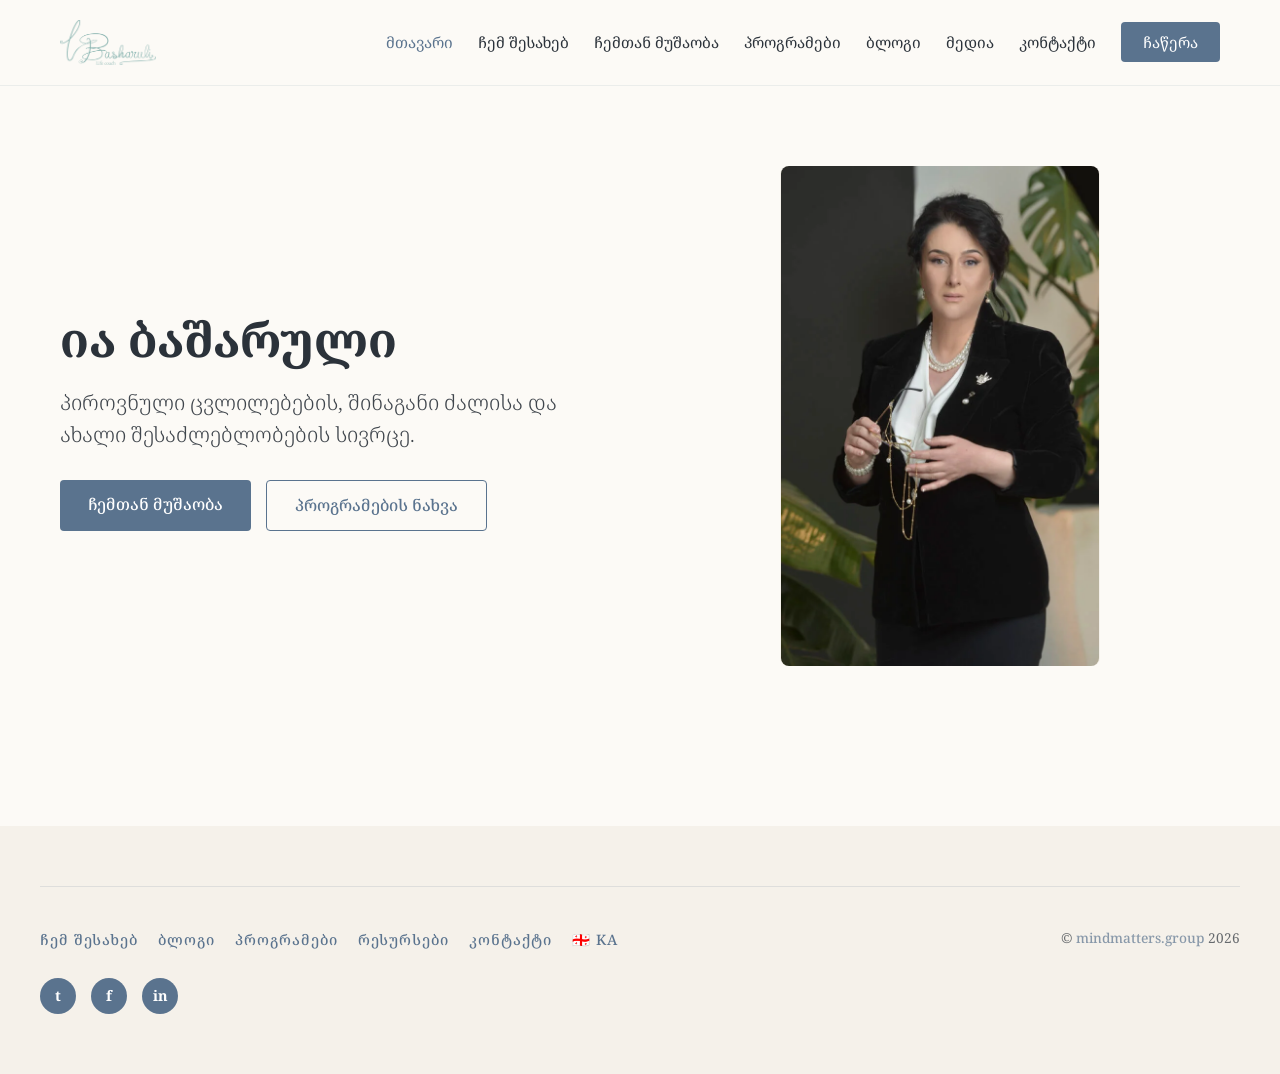
==== index.html @ 9d570012 "first commit" ====
<!DOCTYPE html>
<html lang="ka">
<head>
    <meta charset="UTF-8">
    <meta name="viewport" content="width=device-width, initial-scale=1.0">
    <title>Document</title>
    <link rel="stylesheet" href="style.css">
</head>
<body>

    <header>
        <nav class="nav-container">
            <div class="logo">
                <a href="index.html"><img src="images/logo.png" alt="Logo"></a>
            </div>
            <div class="menu-toggle" id="mobile-menu">
                <span></span><span></span><span></span>
            </div>
            <ul class="nav-links">
                <li><a href="index.html" class="active"><span data-ka="მთავარი">მთავარი</span><span data-en="Home">Home</span></a></li>
                <li><a href="about.html"><span data-ka="ჩემ შესახებ">ჩემ შესახებ</span><span data-en="About Me">About Me</span></a></li>
                <li><a href="services.html"><span data-ka="ჩემთან მუშაობა">ჩემთან მუშაობა</span><span data-en="Work With Me">Work With Me</span></a></li>
                <li><a href="programs.html"><span data-ka="პროგრამები">პროგრამები</span><span data-en="Programs">Programs</span></a></li>
                <li><a href="blog.html"><span data-ka="ბლოგი">ბლოგი</span><span data-en="Blog">Blog</span></a></li>
                <li><a href="media.html"><span data-ka="მედია">მედია</span><span data-en="Media">Media</span></a></li>
                <li><a href="contact.html"><span data-ka="კონტაქტი">კონტაქტი</span><span data-en="Contact">Contact</span></a></li>
                <li><a href="contact.html" class="btn-book"><span data-ka="ჩაწერა">ჩაწერა</span><span data-en="Book Now">Book Now</span></a></li>
            </ul>
        </nav>
    </header>

    <section style="padding: 80px 20px; max-width: 1200px; margin: 0 auto; display: flex; align-items: center; gap: 40px; min-height: 70vh; flex-wrap: wrap-reverse;">
        <div style="flex: 1; min-width: 300px;">
            <h1 style="font-size: 3rem; margin-bottom: 10px; font-weight: 700;">
                <span data-ka="ია ბაშარული">ია ბაშარული</span>
                <span data-en="Ia Basharuli">Ia Basharuli</span>
            </h1>
            <p style="font-size: 1.3rem; color: var(--text-color); margin-bottom: 30px; opacity: 0.9; font-weight: 300; line-height: 1.5;">
                <span data-ka="პიროვნული ცვლილებების, შინაგანი ძალისა და ახალი შესაძლებლობების სივრცე.">პიროვნული ცვლილებების, შინაგანი ძალისა და ახალი შესაძლებლობების სივრცე.</span>
                <span data-en="A space for personal transformation, inner strength, and new horizons.">A space for personal transformation, inner strength, and new horizons.</span>
            </p>
            <div style="display: flex; gap: 15px;">
                <a href="services.html" style="background-color: var(--accent-color); color: var(--white); padding: 12px 28px; text-decoration: none; border-radius: 4px; font-weight: 500;">
                    <span data-ka="ჩემთან მუშაობა">ჩემთან მუშაობა</span><span data-en="Work With Me">Work With Me</span>
                </a>
                <a href="programs.html" style="border: 1px solid var(--accent-color); color: var(--accent-color); padding: 12px 28px; text-decoration: none; border-radius: 4px; font-weight: 500;">
                    <span data-ka="პროგრამების ნახვა">პროგრამების ნახვა</span><span data-en="View Programs">View Programs</span>
                </a>
            </div>
        </div>
        <div style="flex: 1; min-width: 300px; display: flex; justify-content: center;">
            <div style="width: 100%; max-width: 320px; height: 500px; background-color: var(--card-bg); border-radius: 8px; display: flex; align-items: center; justify-content: center; color: var(--accent-color); font-style: italic;">
                <img src="images/img1.png" alt="Ia Basharuli" style="max-width: 100%; max-height: 100%; border-radius: 8px;">
            </div>
        </div>
    </section>

    <footer class="site-footer">
        <hr class="footer-divider">
        <div class="footer-container">
            <div class="footer-left">
                <ul class="footer-nav">
                    <li><a href="about.html"><span data-ka="ჩემ შესახებ">ჩემ შესახებ</span><span data-en="About">About</span></a></li>
                    <li><a href="blog.html"><span data-ka="ბლოგი">ბლოგი</span><span data-en="Online Magazine">Online Magazine</span></a></li>
                    <li><a href="programs.html"><span data-ka="პროგრამები">პროგრამები</span><span data-en="Programs">Programs</span></a></li>
                    <li><a href="services.html"><span data-ka="რესურსები">რესურსები</span><span data-en="Resources">Resources</span></a></li>
                    <li><a href="contact.html"><span data-ka="კონტაქტი">კონტაქტი</span><span data-en="Contact">Contact</span></a></li>
                    <li>
                        <button class="lang-btn" onclick="toggleLanguage()">
                            <span data-ka="🇬🇪 KA / EN">🇬🇪 KA</span>
                            <span data-en="🇺🇸 EN / KA">🇺🇸 EN</span>
                        </button>
                    </li>
                </ul>
                <div class="footer-socials">
                    <a href="#" class="social-icon">t</a>
                    <a href="#" class="social-icon">f</a>
                    <a href="#" class="social-icon">in</a>
                </div>
            </div>
            <div class="footer-right">
                <div class="footer-copyright">
                    &copy; <a href="#">mindmatters.group</a> 2026
                </div>
            </div>
        </div>
    </footer>

    <script>
        document.getElementById('mobile-menu').addEventListener('click', function() {
            document.querySelector('.nav-links').classList.toggle('active');
        });

        function applyLanguage(lang) {
            document.documentElement.setAttribute('lang', lang);
            localStorage.setItem('preferredLang', lang);
        }

        function toggleLanguage() {
            const currentLang = localStorage.getItem('preferredLang') || 'ka';
            const nextLang = currentLang === 'ka' ? 'en' : 'ka';
            applyLanguage(nextLang);
        }

        applyLanguage(localStorage.getItem('preferredLang') || 'ka');
    </script>
</body>
</html>
---- style.css ----
@import url('https://fonts.googleapis.com/css2?family=Noto+Serif+Georgian:wght@300;400;500;700&display=swap');

:root {
    --bg-color: #fcfaf6;
    --text-color: #2b323a;
    --accent-color: #5a738e;
    --accent-hover: #455a70;
    --white: #ffffff;
    --card-bg: #f5f1ea;
    --font-main: 'Noto Serif Georgian', serif;
}

* {
    margin: 0;
    padding: 0;
    box-sizing: border-box;
}

body {
    background-color: var(--bg-color);
    color: var(--text-color);
    font-family: var(--font-main);
    line-height: 1.6;
    overflow-x: hidden;
}

header {
    background-color: var(--bg-color);
    border-bottom: 1px solid rgba(90, 115, 142, 0.1);
    position: sticky;
    top: 0;
    z-index: 1000;
}

.nav-container {
    max-width: 1200px;
    margin: 0 auto;
    display: flex;
    justify-content: space-between;
    align-items: center;
    padding: 20px;
}

.logo img {
    height: 45px;
    display: block;
}

.nav-links {
    display: flex;
    list-style: none;
    gap: 25px;
    align-items: center;
}

.nav-links a {
    text-decoration: none;
    color: var(--text-color);
    font-weight: 400;
    font-size: 0.95rem;
    transition: color 0.3s ease;
}

.nav-links a:hover, .nav-links a.active {
    color: var(--accent-color);
}

.btn-book {
    background-color: var(--accent-color);
    color: var(--white) !important;
    padding: 10px 22px;
    border-radius: 4px;
    font-weight: 500;
    transition: background-color 0.3s ease, transform 0.2s ease;
}

.btn-book:hover {
    background-color: var(--accent-hover);
    transform: translateY(-1px);
}

.container {
    max-width: 1200px;
    margin: 0 auto;
    padding: 60px 20px;
}

.menu-toggle {
    display: none;
    flex-direction: column;
    gap: 5px;
    cursor: pointer;
}

.menu-toggle span {
    width: 25px;
    height: 2px;
    background-color: var(--text-color);
    transition: all 0.3s ease;
}

[lang="en"] [data-ka],
[lang="ka"] [data-en] {
    display: none !important;
}

.site-footer {
    background-color: var(--card-bg);
    color: var(--text-color);
    padding: 60px 20px;
    margin-top: 80px;
}

.footer-divider {
    max-width: 1200px;
    margin: 0 auto 40px auto;
    border: 0;
    border-top: 1px solid rgba(90, 115, 142, 0.15);
}

.footer-container {
    max-width: 1200px;
    margin: 0 auto;
    display: flex;
    justify-content: space-between;
    align-items: flex-start;
    flex-wrap: wrap;
    gap: 30px;
}

.footer-left {
    display: flex;
    flex-direction: column;
    gap: 25px;
}

.footer-nav {
    display: flex;
    gap: 20px;
    list-style: none;
    flex-wrap: wrap;
    align-items: center;
}

.footer-nav a, .lang-btn {
    color: var(--accent-color);
    text-decoration: none;
    font-size: 0.9rem;
    text-transform: uppercase;
    font-weight: 500;
    letter-spacing: 1px;
    background: none;
    border: none;
    cursor: pointer;
    font-family: var(--font-main);
    padding: 0;
    transition: color 0.2s ease, opacity 0.2s ease;
}

.footer-nav a:hover, .lang-btn:hover {
    color: var(--text-color);
    opacity: 0.8;
}

.footer-socials {
    display: flex;
    gap: 15px;
}

.social-icon {
    width: 36px;
    height: 36px;
    background-color: var(--accent-color);
    color: var(--white);
    border-radius: 50%;
    display: flex;
    align-items: center;
    justify-content: center;
    text-decoration: none;
    font-size: 0.9rem;
    font-weight: bold;
    transition: transform 0.2s ease, background-color 0.2s ease;
}

.social-icon:hover {
    transform: translateY(-2px);
    background-color: var(--accent-hover);
}

.footer-right {
    text-align: right;
    display: flex;
    flex-direction: column;
    justify-content: flex-end;
}

.footer-copyright {
    font-size: 0.85rem;
    color: var(--text-color);
    opacity: 0.7;
}

.footer-copyright a {
    color: var(--accent-color);
    text-decoration: none;
    font-weight: 500;
}

@media (max-width: 992px) {
    .menu-toggle {
        display: flex;
    }
    
    .nav-links {
        display: none;
        flex-direction: column;
        position: absolute;
        top: 100%;
        left: 0;
        width: 100%;
        background-color: var(--bg-color);
        padding: 20px;
        box-shadow: 0 4px 6px rgba(0,0,0,0.05);
        gap: 15px;
    }
    
    .nav-links.active {
        display: flex;
    }
}

@media (max-width: 768px) {
    .footer-container {
        flex-direction: column;
        align-items: center;
        text-align: center;
    }
    .footer-nav {
        justify-content: center;
    }
    .footer-socials {
        justify-content: center;
    }
    .footer-right {
        text-align: center;
        align-self: center;
    }
}
.scroll-top-btn {
    position: fixed;
    bottom: 30px;
    right: 30px;
    width: 45px;
    height: 45px;
    background-color: var(--accent-color);
    color: var(--white);
    border: none;
    border-radius: 50%;
    cursor: pointer;
    display: flex;
    align-items: center;
    justify-content: center;
    opacity: 0;
    visibility: hidden;
    transition: all 0.3s ease;
    z-index: 2000;
    box-shadow: 0 4px 10px rgba(0, 0, 0, 0.15);
}

.scroll-top-btn.show {
    opacity: 1;
    visibility: visible;
}

.scroll-top-btn:hover {
    background-color: var(--accent-hover);
    transform: translateY(-3px);
}
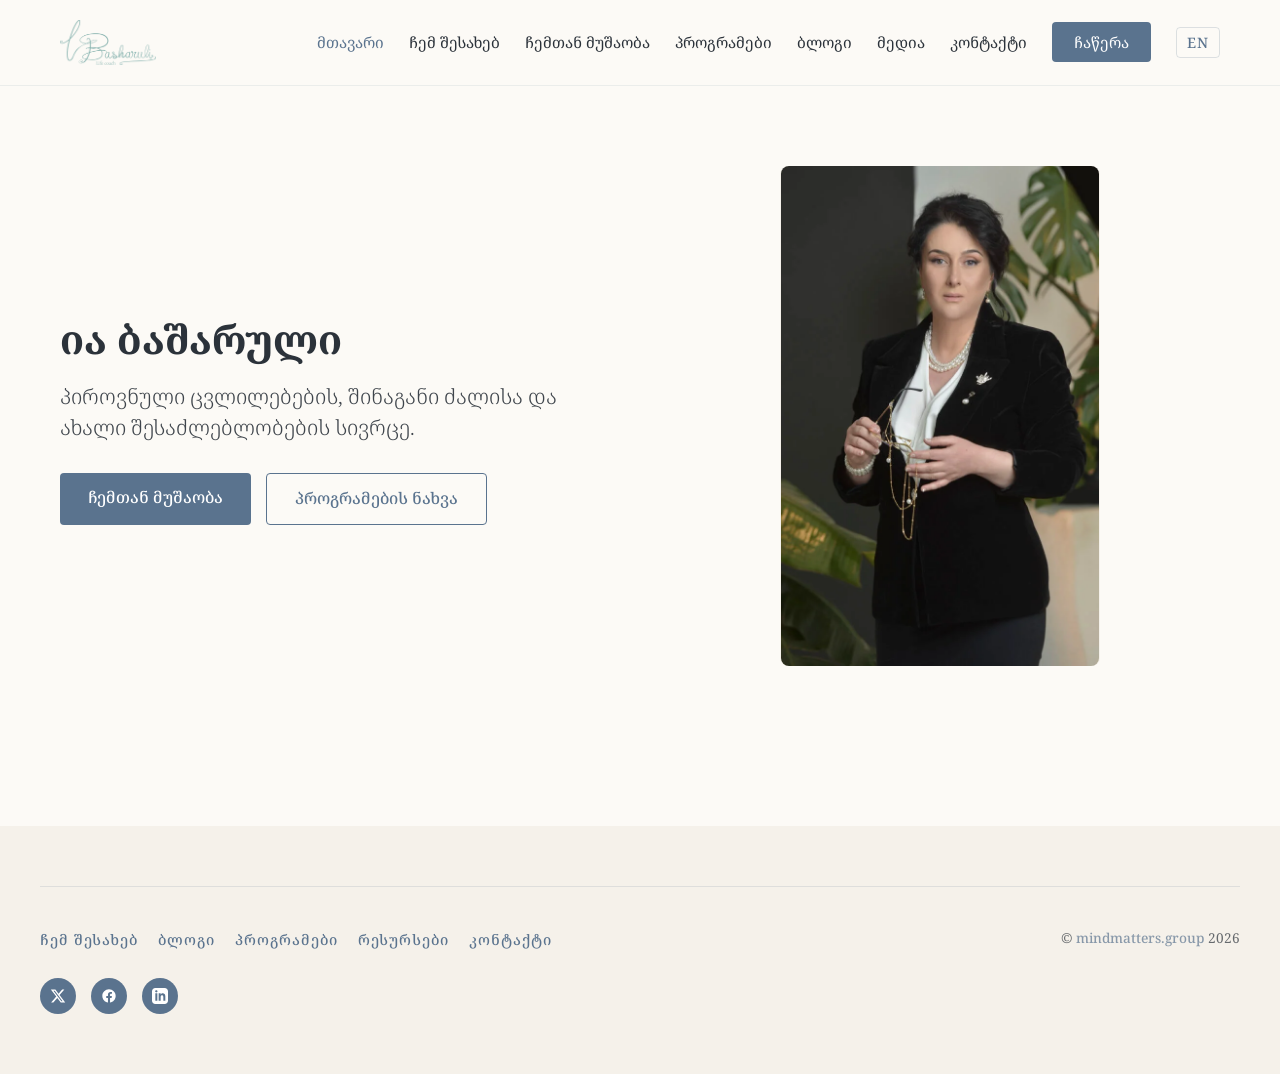
==== commit 1e83f518: "changed:   index.html" ====
--- a/index.html
+++ b/index.html
@@ -6,9 +6,14 @@
     <title>Document</title>
     <link rel="stylesheet" href="style.css">
 </head>
+<button class="scroll-top-btn" id="scrollTopBtn" aria-label="Scroll to top">
+        <svg width="20" height="20" viewBox="0 0 24 24" fill="none" stroke="currentColor" stroke-width="2.5" stroke-linecap="round" stroke-linejoin="round">
+            <polyline points="18 15 12 9 6 15"></polyline>
+        </svg>
+    </button>
 <body>
 
-    <header>
+<header>
         <nav class="nav-container">
             <div class="logo">
                 <a href="index.html"><img src="images/logo.png" alt="Logo"></a>
@@ -25,19 +30,27 @@
                 <li><a href="media.html"><span data-ka="მედია">მედია</span><span data-en="Media">Media</span></a></li>
                 <li><a href="contact.html"><span data-ka="კონტაქტი">კონტაქტი</span><span data-en="Contact">Contact</span></a></li>
                 <li><a href="contact.html" class="btn-book"><span data-ka="ჩაწერა">ჩაწერა</span><span data-en="Book Now">Book Now</span></a></li>
+                <li>
+                    <button class="lang-btn" onclick="toggleLanguage()" style="padding: 5px 10px; border: 1px solid rgba(90, 115, 142, 0.2); border-radius: 4px;">
+                        <span data-ka="EN">EN</span>
+                        <span data-en="KA">KA</span>
+                    </button>
+                </li>
             </ul>
         </nav>
     </header>
 
     <section style="padding: 80px 20px; max-width: 1200px; margin: 0 auto; display: flex; align-items: center; gap: 40px; min-height: 70vh; flex-wrap: wrap-reverse;">
         <div style="flex: 1; min-width: 300px;">
-            <h1 style="font-size: 3rem; margin-bottom: 10px; font-weight: 700;">
+            <h1 style="font-size: 40px; margin-bottom: 10px; font-weight: 700; width: 15em;">
                 <span data-ka="ია ბაშარული">ია ბაშარული</span>
                 <span data-en="Ia Basharuli">Ia Basharuli</span>
             </h1>
             <p style="font-size: 1.3rem; color: var(--text-color); margin-bottom: 30px; opacity: 0.9; font-weight: 300; line-height: 1.5;">
                 <span data-ka="პიროვნული ცვლილებების, შინაგანი ძალისა და ახალი შესაძლებლობების სივრცე.">პიროვნული ცვლილებების, შინაგანი ძალისა და ახალი შესაძლებლობების სივრცე.</span>
-                <span data-en="A space for personal transformation, inner strength, and new horizons.">A space for personal transformation, inner strength, and new horizons.</span>
+                <span data-en="A space for personal transformation, inner strength, and new horizons.">A space for personal transformation, inner strength, and new horizons.
+
+</span>
             </p>
             <div style="display: flex; gap: 15px;">
                 <a href="services.html" style="background-color: var(--accent-color); color: var(--white); padding: 12px 28px; text-decoration: none; border-radius: 4px; font-weight: 500;">
@@ -55,7 +68,7 @@
         </div>
     </section>
 
-    <footer class="site-footer">
+<footer class="site-footer">
         <hr class="footer-divider">
         <div class="footer-container">
             <div class="footer-left">
@@ -65,17 +78,23 @@
                     <li><a href="programs.html"><span data-ka="პროგრამები">პროგრამები</span><span data-en="Programs">Programs</span></a></li>
                     <li><a href="services.html"><span data-ka="რესურსები">რესურსები</span><span data-en="Resources">Resources</span></a></li>
                     <li><a href="contact.html"><span data-ka="კონტაქტი">კონტაქტი</span><span data-en="Contact">Contact</span></a></li>
-                    <li>
-                        <button class="lang-btn" onclick="toggleLanguage()">
-                            <span data-ka="🇬🇪 KA / EN">🇬🇪 KA</span>
-                            <span data-en="🇺🇸 EN / KA">🇺🇸 EN</span>
-                        </button>
-                    </li>
                 </ul>
                 <div class="footer-socials">
-                    <a href="#" class="social-icon">t</a>
-                    <a href="#" class="social-icon">f</a>
-                    <a href="#" class="social-icon">in</a>
+                    <a href="#" class="social-icon" aria-label="Twitter">
+                        <svg width="16" height="16" viewBox="0 0 24 24" fill="currentColor">
+                            <path d="M18.244 2.25h3.308l-7.227 8.26 8.502 11.24H16.17l-5.214-6.817L4.99 21.75H1.68l7.73-8.835L1.254 2.25H8.08l4.713 6.231zm-1.161 17.52h1.833L7.084 4.126H5.117z"/>
+                        </svg>
+                    </a>
+                    <a href="#" class="social-icon" aria-label="Facebook">
+                        <svg width="16" height="16" viewBox="0 0 24 24" fill="currentColor">
+                            <path d="M22 12c0-5.523-4.477-10-10-10S2 6.477 2 12c0 4.991 3.657 9.128 8.438 9.878v-6.987h-2.54V12h2.54V9.797c0-2.506 1.492-3.89 3.777-3.89 1.094 0 2.238.195 2.238.195v2.46h-1.26c-1.243 0-1.63.771-1.63 1.562V12h2.773l-.443 2.89h-2.33v6.988C18.343 21.128 22 16.991 22 12z"/>
+                        </svg>
+                    </a>
+                    <a href="#" class="social-icon" aria-label="LinkedIn">
+                        <svg width="16" height="16" viewBox="0 0 24 24" fill="currentColor">
+                            <path d="M19 0h-14c-2.761 0-5 2.239-5 5v14c0 2.761 2.239 5 5 5h14c2.762 0 5-2.239 5-5v-14c0-2.761-2.238-5-5-5zm-11 19h-3v-11h3v11zm-1.5-12.268c-.966 0-1.75-.779-1.75-1.75s.784-1.75 1.75-1.75 1.75.779 1.75 1.75-.784 1.75-1.75 1.75zm13.5 12.268h-3v-5.604c0-3.368-4-3.113-4 0v5.604h-3v-11h3v1.765c1.396-2.586 7-2.777 7 2.476v6.759z"/>
+                        </svg>
+                    </a>
                 </div>
             </div>
             <div class="footer-right">
@@ -86,23 +105,6 @@
         </div>
     </footer>
 
-    <script>
-        document.getElementById('mobile-menu').addEventListener('click', function() {
-            document.querySelector('.nav-links').classList.toggle('active');
-        });
-
-        function applyLanguage(lang) {
-            document.documentElement.setAttribute('lang', lang);
-            localStorage.setItem('preferredLang', lang);
-        }
-
-        function toggleLanguage() {
-            const currentLang = localStorage.getItem('preferredLang') || 'ka';
-            const nextLang = currentLang === 'ka' ? 'en' : 'ka';
-            applyLanguage(nextLang);
-        }
-
-        applyLanguage(localStorage.getItem('preferredLang') || 'ka');
-    </script>
+<script src="script.js"></script>
 </body>
 </html>
